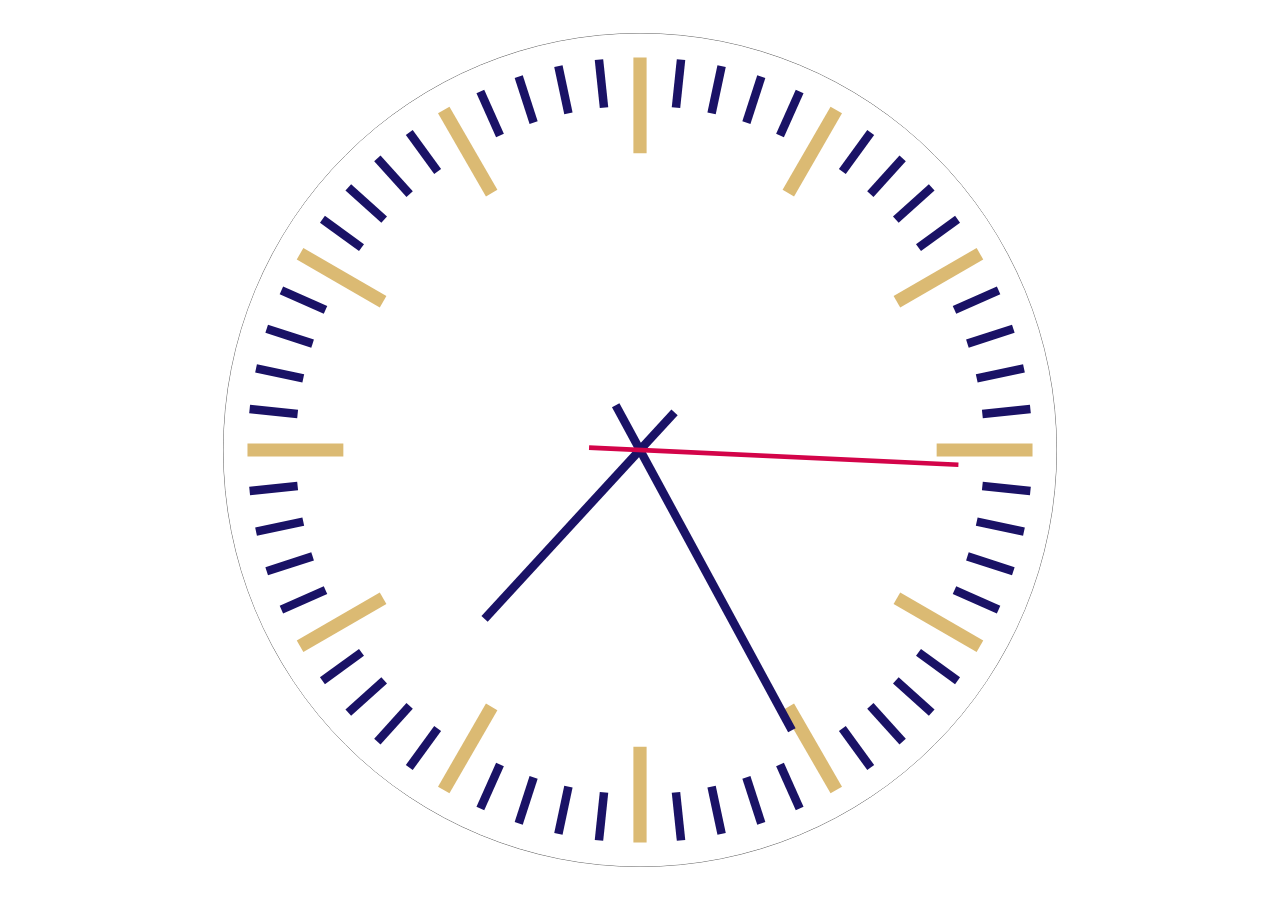
==== html-clock/index.html @ e00e9a6f ".gitignore" ====
<!DOCTYPE html>
<html lang="en">
<head>
    <meta charset="UTF-8">
    <title>Clock</title>
    <script src="imitation-clock.js"></script>
    <link rel="stylesheet" href="style.css">
    <link rel="manifest" href="manifest.json" crossorigin="use-credentials">
    <link rel="icon" type="image/png" href="icon.png"/>
</head>
<body>
    <at-yeoman-clock id="clock-view"></at-yeoman-clock>
</body>
</html>
---- html-clock/style.css ----
html {
    box-sizing: border-box;
}

#clock-view {
    position: absolute;
    padding: 25px;
    margin: 0;
    top: 0;
    left: 0;
    right: 0;
    bottom: 0;
    background: white;
}

#clock-view canvas {
    position: relative;
    padding: 0;
    margin: 0;
    width: 100%;
    height: 100%;
}
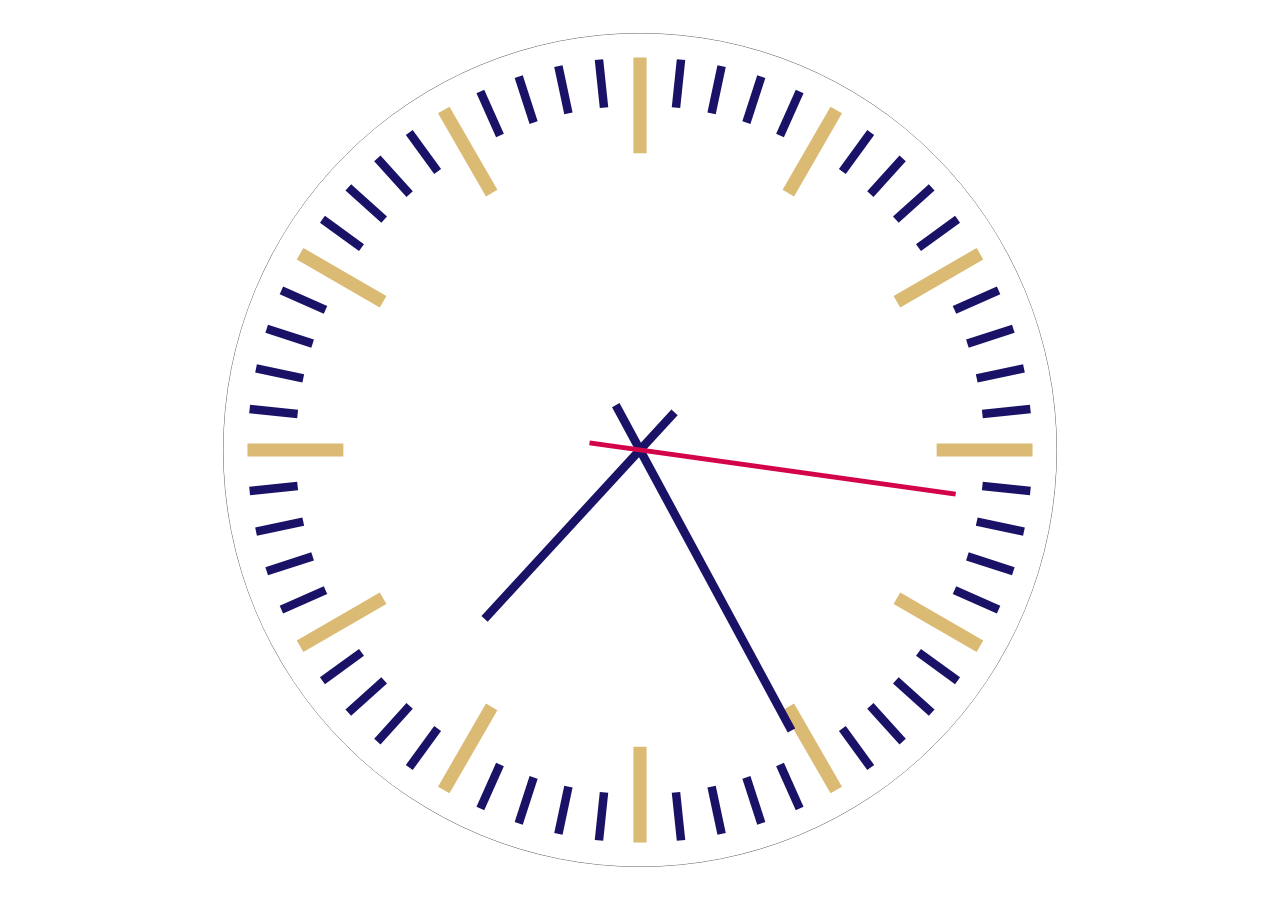
==== commit 5bbd8243: ".gitignore" ====
--- a/html-clock/index.html
+++ b/html-clock/index.html
@@ -6,7 +6,7 @@
     <script src="imitation-clock.js"></script>
     <link rel="stylesheet" href="style.css">
     <link rel="manifest" href="manifest.json" crossorigin="use-credentials">
-    <link rel="icon" type="image/png" href="icon.png"/>
+    <link rel="apple-touch-icon" sizes="200x200" href="./icon.png" crossorigin="use-credentials">
 </head>
 <body>
     <at-yeoman-clock id="clock-view"></at-yeoman-clock>
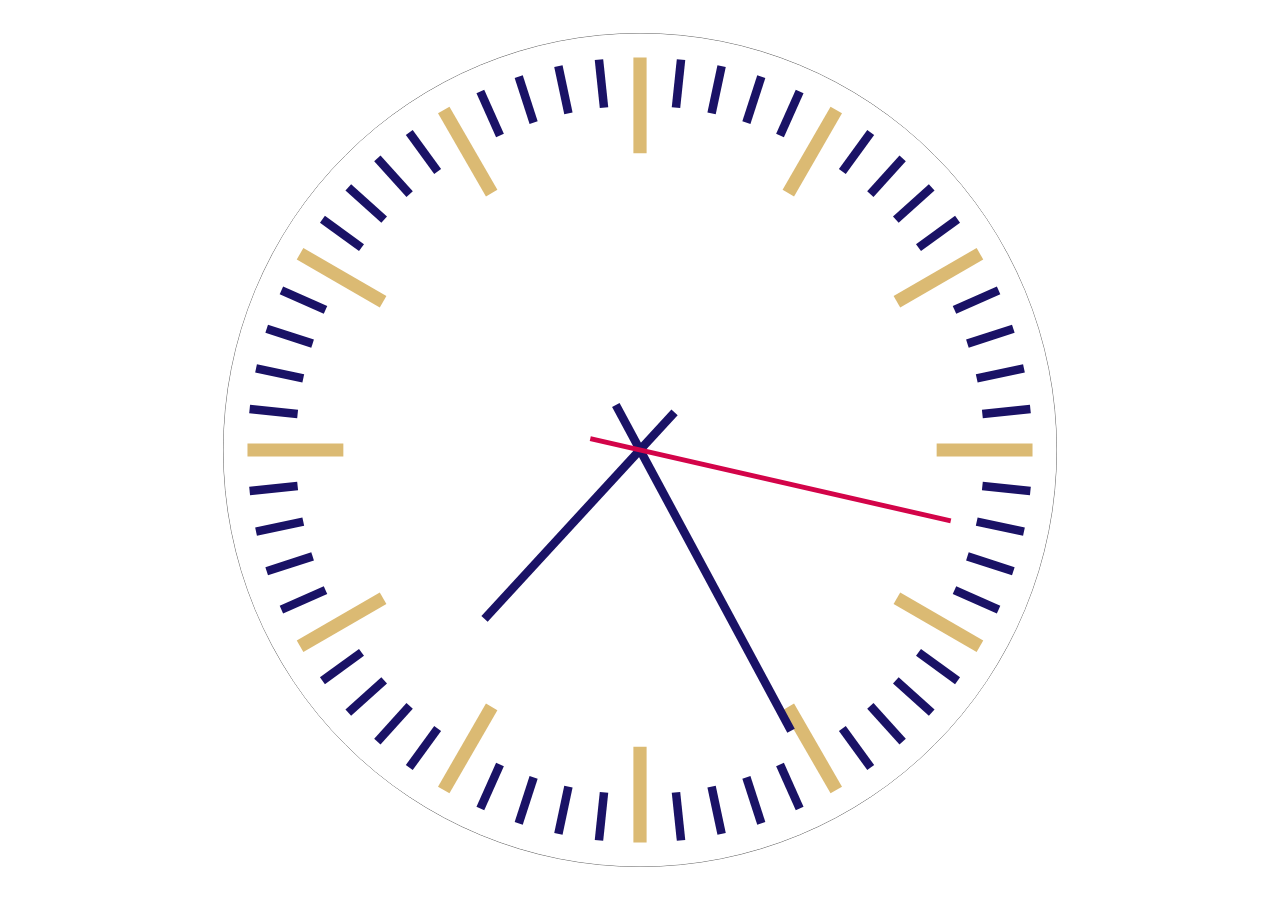
==== commit 17e8fa79: "Clock PWA" ====
--- a/html-clock/index.html
+++ b/html-clock/index.html
@@ -6,6 +6,7 @@
     <script src="imitation-clock.js"></script>
     <link rel="stylesheet" href="style.css">
     <link rel="manifest" href="manifest.json" crossorigin="use-credentials">
+    <link rel="icon" type="image/png" href="icon.png"/>
     <link rel="apple-touch-icon" sizes="200x200" href="./icon.png" crossorigin="use-credentials">
 </head>
 <body>
--- a/html-clock/style.css
+++ b/html-clock/style.css
@@ -4,8 +4,8 @@
 
 #clock-view {
     position: absolute;
-    padding: 25px;
-    margin: 0;
+    padding: 0;
+    margin: 25px;
     top: 0;
     left: 0;
     right: 0;
@@ -14,7 +14,11 @@
 }
 
 #clock-view canvas {
-    position: relative;
+    position: absolute;
+    left: 0;
+    top: 0;
+    right: 0;
+    bottom: 0;
     padding: 0;
     margin: 0;
     width: 100%;
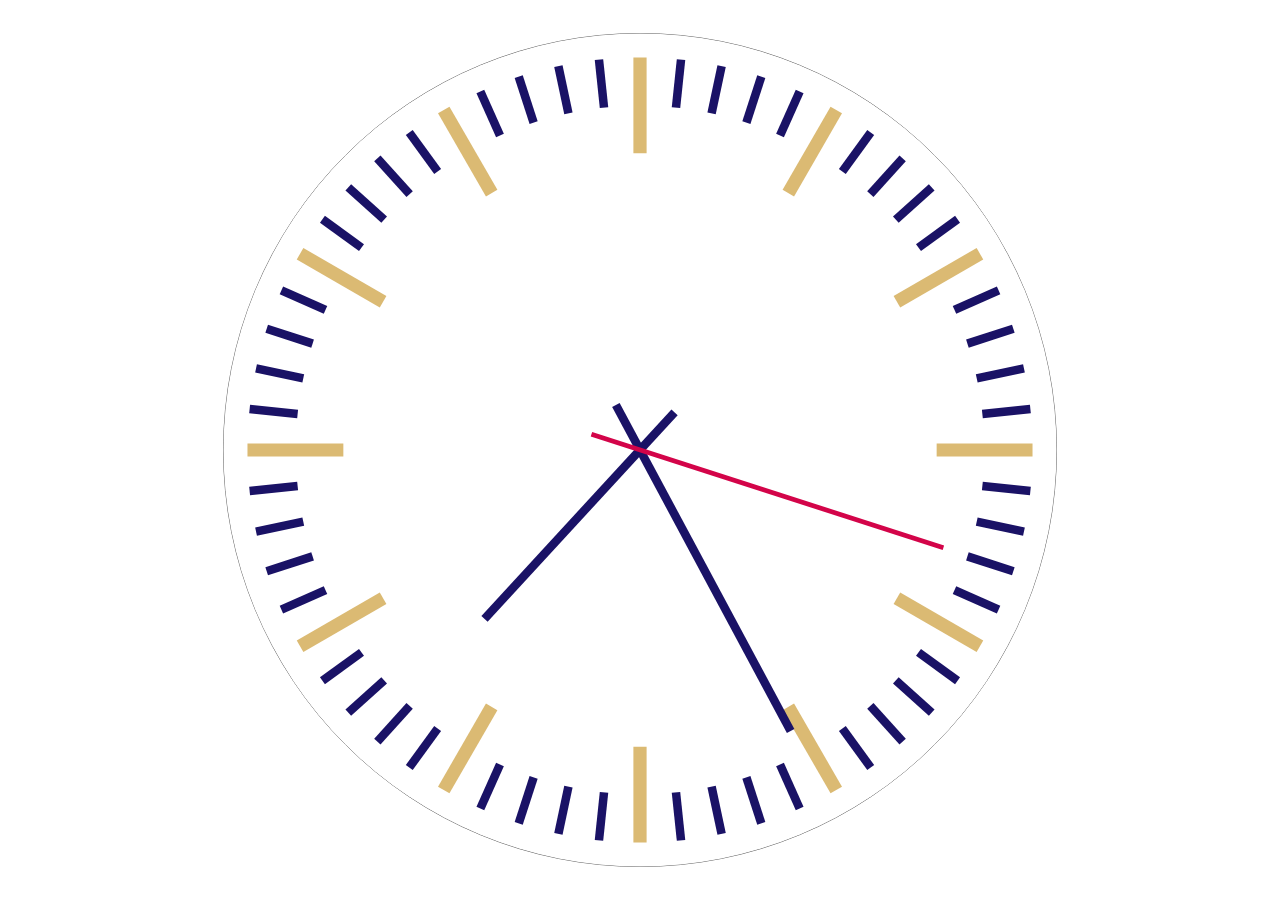
==== commit 281b30b3: "Clock PWA" ====
--- a/html-clock/index.html
+++ b/html-clock/index.html
@@ -3,7 +3,7 @@
 <head>
     <meta charset="UTF-8">
     <title>Clock</title>
-    <script src="imitation-clock.js"></script>
+    <script src="clock.js"></script>
     <link rel="stylesheet" href="style.css">
     <link rel="manifest" href="manifest.json" crossorigin="use-credentials">
     <link rel="icon" type="image/png" href="icon.png"/>
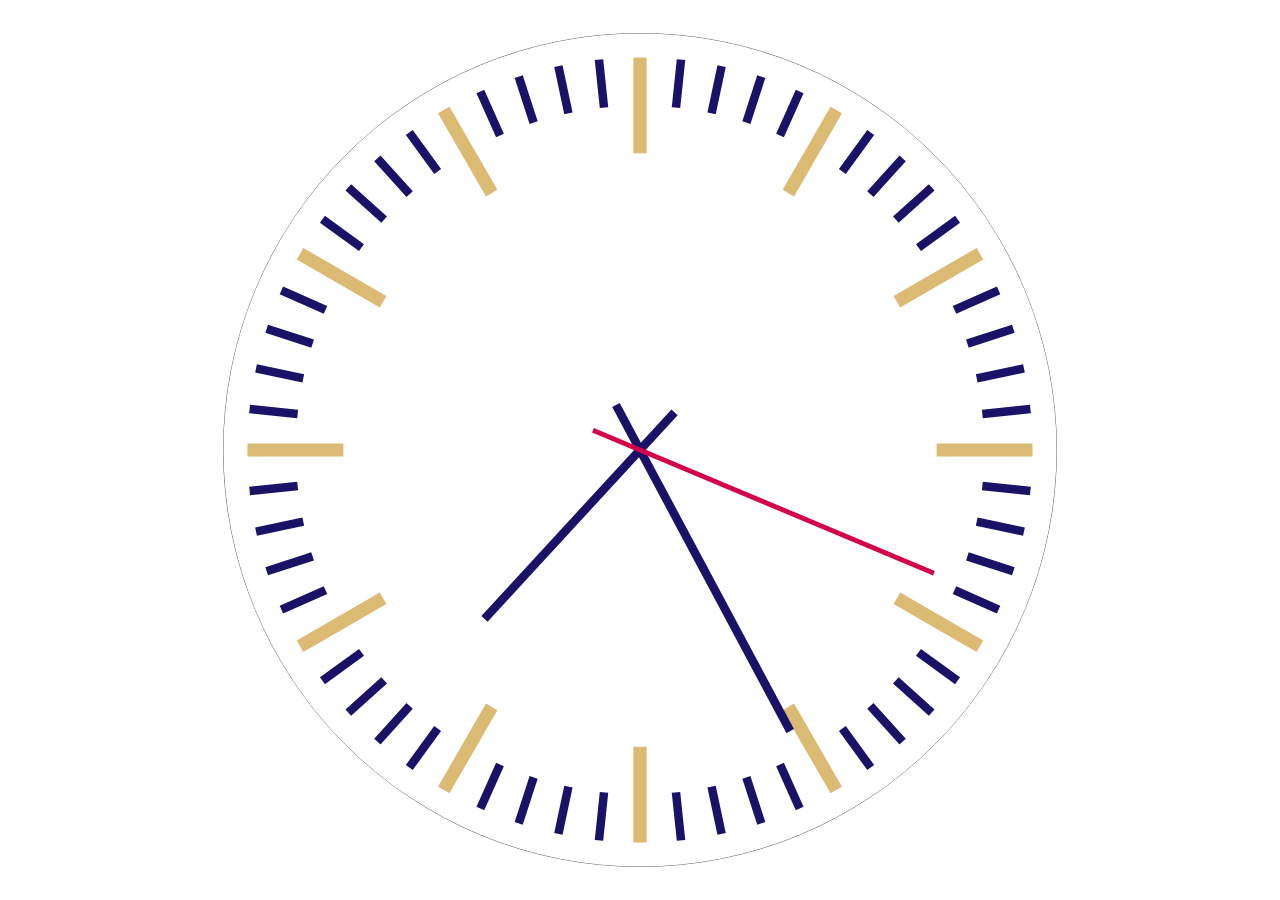
==== commit 5aa53ede: "Clock PWA" ====
--- a/html-clock/index.html
+++ b/html-clock/index.html
@@ -5,9 +5,9 @@
     <title>Clock</title>
     <script src="clock.js"></script>
     <link rel="stylesheet" href="style.css">
-    <link rel="manifest" href="manifest.json" crossorigin="use-credentials">
+    <link rel="manifest" href="manifest.json">
     <link rel="icon" type="image/png" href="icon.png"/>
-    <link rel="apple-touch-icon" sizes="200x200" href="./icon.png" crossorigin="use-credentials">
+    <link rel="apple-touch-icon" sizes="200x200" href="./icon.png">
 </head>
 <body>
     <at-yeoman-clock id="clock-view"></at-yeoman-clock>
